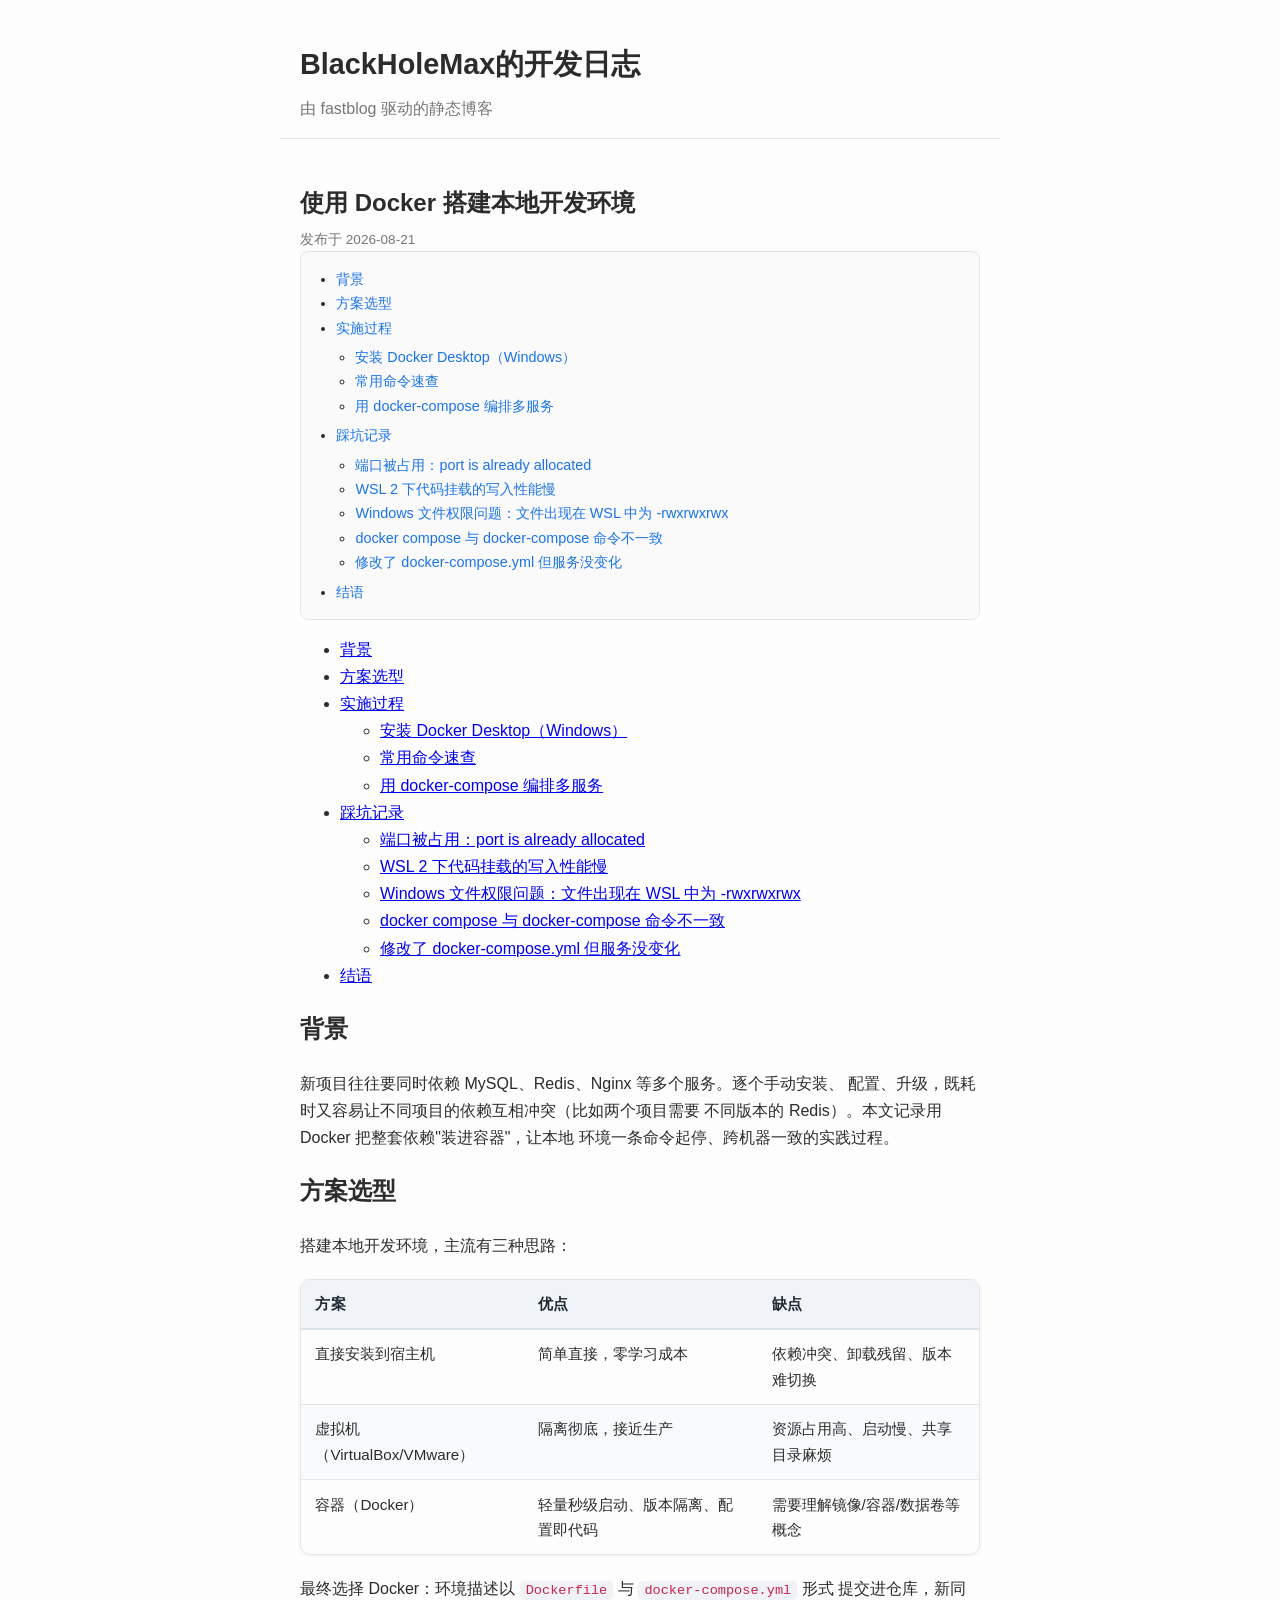
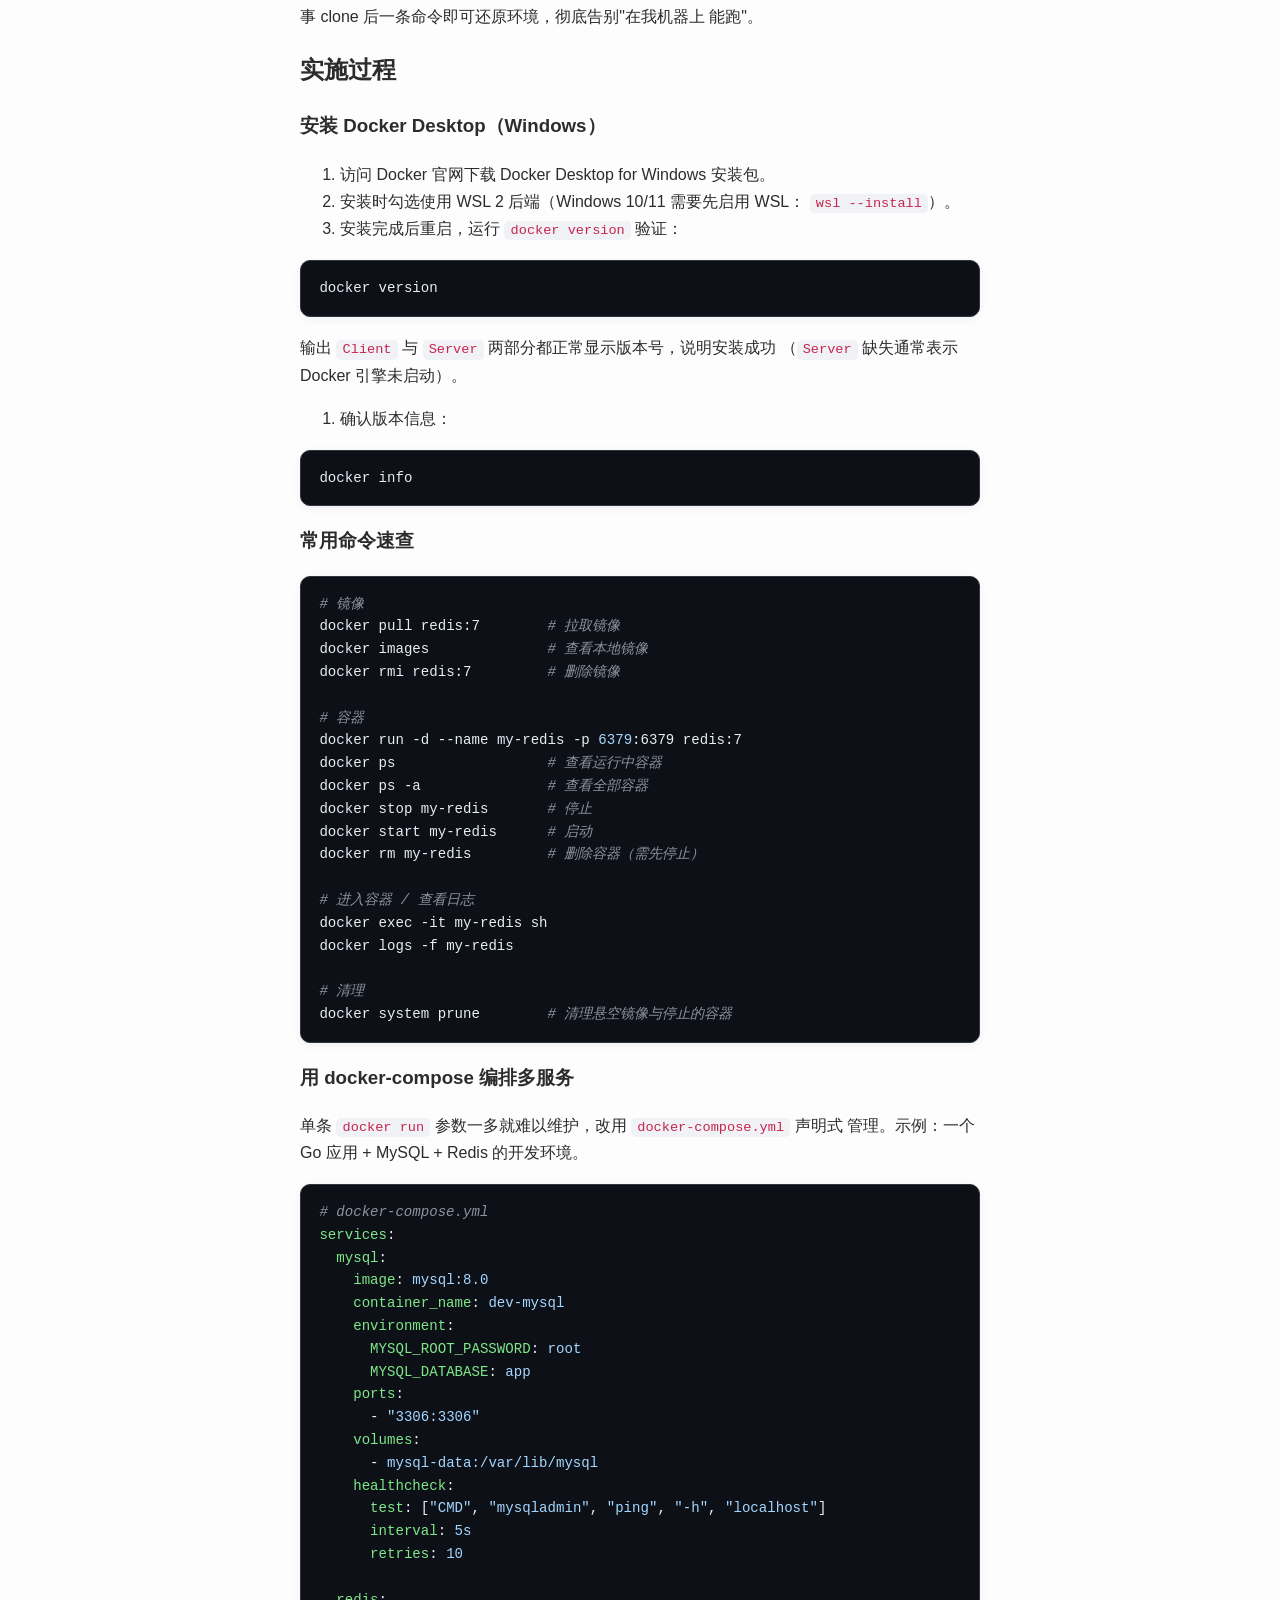
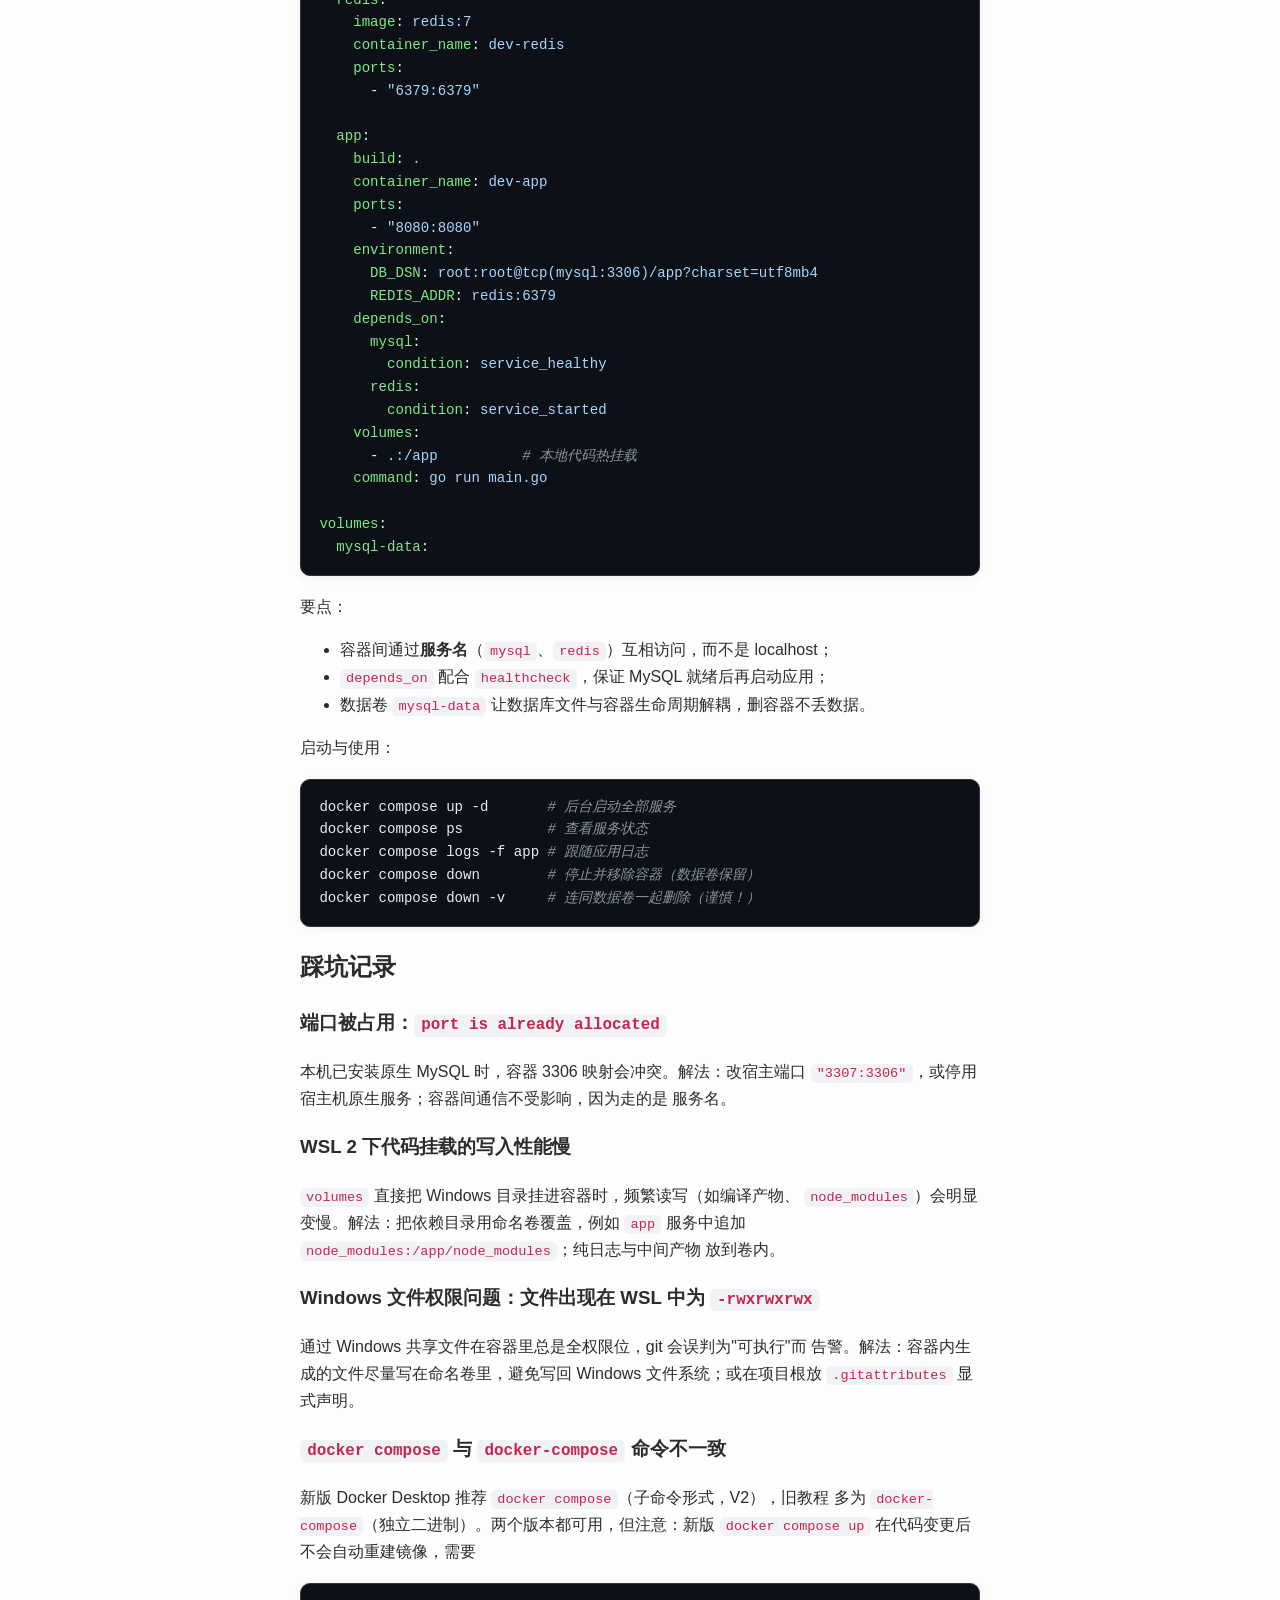
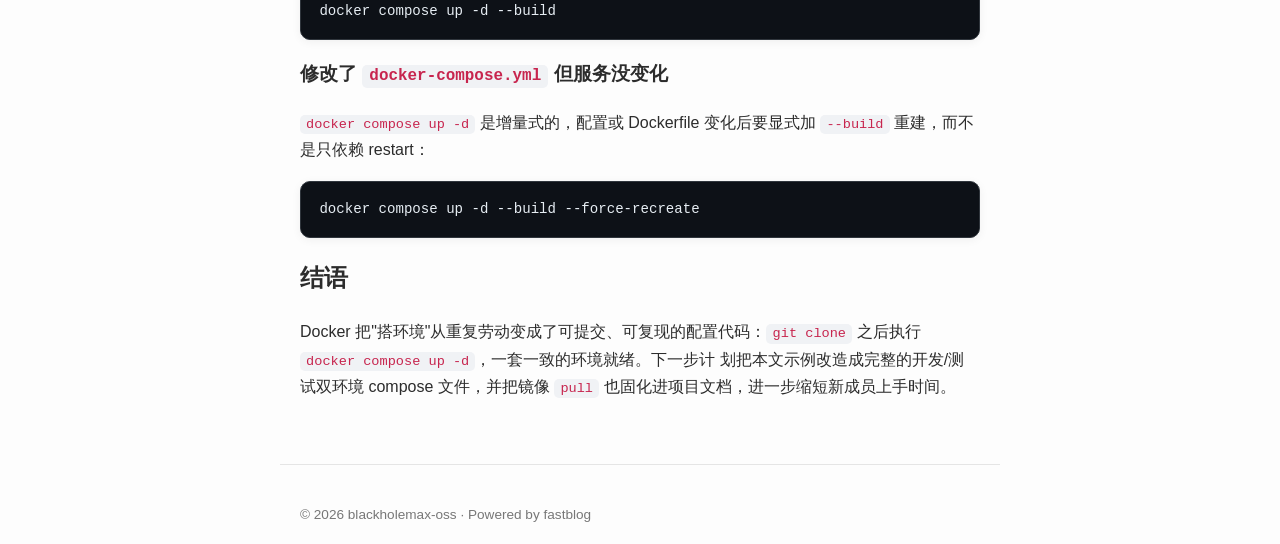
==== posts/docker-local-dev-env.html @ 93ed989b "docs: 新增文章：使用 Docker 搭建本地开发环境" ====
<!DOCTYPE html>
<html lang="zh-CN">
<head>
  <meta charset="utf-8">
  <meta name="viewport" content="width=device-width, initial-scale=1">
  <title>使用 Docker 搭建本地开发环境 - BlackHoleMax的开发日志</title>
  <meta name="description" content="由 fastblog 驱动的静态博客">
  <link rel="stylesheet" href="/static/css/style.css">
</head>
<body>
  <header class="site-header">
    <h1 class="site-title"><a href="/index.html">BlackHoleMax的开发日志</a></h1>
    <p class="site-description">由 fastblog 驱动的静态博客</p>
  </header>

  <main class="site-main">
    
<article class="post">
  <h1 class="post-title">使用 Docker 搭建本地开发环境</h1>
  <p class="post-meta">发布于 2026-08-21</p>
  
  <nav class="post-toc"><div class="toc">
<ul>
<li><a href="#_1">背景</a></li>
<li><a href="#_2">方案选型</a></li>
<li><a href="#_3">实施过程</a><ul>
<li><a href="#docker-desktopwindows">安装 Docker Desktop（Windows）</a></li>
<li><a href="#_4">常用命令速查</a></li>
<li><a href="#docker-compose">用 docker-compose 编排多服务</a></li>
</ul>
</li>
<li><a href="#_5">踩坑记录</a><ul>
<li><a href="#port-is-already-allocated">端口被占用：port is already allocated</a></li>
<li><a href="#wsl-2">WSL 2 下代码挂载的写入性能慢</a></li>
<li><a href="#windows-wsl-rwxrwxrwx">Windows 文件权限问题：文件出现在 WSL 中为 -rwxrwxrwx</a></li>
<li><a href="#docker-compose-docker-compose">docker compose 与 docker-compose 命令不一致</a></li>
<li><a href="#docker-composeyml">修改了 docker-compose.yml 但服务没变化</a></li>
</ul>
</li>
<li><a href="#_6">结语</a></li>
</ul>
</div>
</nav>
  
  <div class="post-content">
    <div class="toc">
<ul>
<li><a href="#_1">背景</a></li>
<li><a href="#_2">方案选型</a></li>
<li><a href="#_3">实施过程</a><ul>
<li><a href="#docker-desktopwindows">安装 Docker Desktop（Windows）</a></li>
<li><a href="#_4">常用命令速查</a></li>
<li><a href="#docker-compose">用 docker-compose 编排多服务</a></li>
</ul>
</li>
<li><a href="#_5">踩坑记录</a><ul>
<li><a href="#port-is-already-allocated">端口被占用：port is already allocated</a></li>
<li><a href="#wsl-2">WSL 2 下代码挂载的写入性能慢</a></li>
<li><a href="#windows-wsl-rwxrwxrwx">Windows 文件权限问题：文件出现在 WSL 中为 -rwxrwxrwx</a></li>
<li><a href="#docker-compose-docker-compose">docker compose 与 docker-compose 命令不一致</a></li>
<li><a href="#docker-composeyml">修改了 docker-compose.yml 但服务没变化</a></li>
</ul>
</li>
<li><a href="#_6">结语</a></li>
</ul>
</div>
<h2 id="_1">背景</h2>
<p>新项目往往要同时依赖 MySQL、Redis、Nginx 等多个服务。逐个手动安装、
配置、升级，既耗时又容易让不同项目的依赖互相冲突（比如两个项目需要
不同版本的 Redis）。本文记录用 Docker 把整套依赖"装进容器"，让本地
环境一条命令起停、跨机器一致的实践过程。</p>
<h2 id="_2">方案选型</h2>
<p>搭建本地开发环境，主流有三种思路：</p>
<table>
<thead>
<tr>
<th>方案</th>
<th>优点</th>
<th>缺点</th>
</tr>
</thead>
<tbody>
<tr>
<td>直接安装到宿主机</td>
<td>简单直接，零学习成本</td>
<td>依赖冲突、卸载残留、版本难切换</td>
</tr>
<tr>
<td>虚拟机（VirtualBox/VMware）</td>
<td>隔离彻底，接近生产</td>
<td>资源占用高、启动慢、共享目录麻烦</td>
</tr>
<tr>
<td>容器（Docker）</td>
<td>轻量秒级启动、版本隔离、配置即代码</td>
<td>需要理解镜像/容器/数据卷等概念</td>
</tr>
</tbody>
</table>
<p>最终选择 Docker：环境描述以 <code>Dockerfile</code> 与 <code>docker-compose.yml</code> 形式
提交进仓库，新同事 clone 后一条命令即可还原环境，彻底告别"在我机器上
能跑"。</p>
<h2 id="_3">实施过程</h2>
<h3 id="docker-desktopwindows">安装 Docker Desktop（Windows）</h3>
<ol>
<li>访问 Docker 官网下载 Docker Desktop for Windows 安装包。</li>
<li>安装时勾选使用 WSL 2 后端（Windows 10/11 需要先启用 WSL：
   <code>wsl --install</code>）。</li>
<li>安装完成后重启，运行 <code>docker version</code> 验证：</li>
</ol>
<div class="highlight"><pre><span></span><code><span class="n">docker</span> <span class="n">version</span>
</code></pre></div>

<p>输出 <code>Client</code> 与 <code>Server</code> 两部分都正常显示版本号，说明安装成功
（<code>Server</code> 缺失通常表示 Docker 引擎未启动）。</p>
<ol>
<li>确认版本信息：</li>
</ol>
<div class="highlight"><pre><span></span><code>docker<span class="w"> </span>info
</code></pre></div>

<h3 id="_4">常用命令速查</h3>
<div class="highlight"><pre><span></span><code><span class="c1"># 镜像</span>
docker<span class="w"> </span>pull<span class="w"> </span>redis:7<span class="w">        </span><span class="c1"># 拉取镜像</span>
docker<span class="w"> </span>images<span class="w">              </span><span class="c1"># 查看本地镜像</span>
docker<span class="w"> </span>rmi<span class="w"> </span>redis:7<span class="w">         </span><span class="c1"># 删除镜像</span>

<span class="c1"># 容器</span>
docker<span class="w"> </span>run<span class="w"> </span>-d<span class="w"> </span>--name<span class="w"> </span>my-redis<span class="w"> </span>-p<span class="w"> </span><span class="m">6379</span>:6379<span class="w"> </span>redis:7
docker<span class="w"> </span>ps<span class="w">                  </span><span class="c1"># 查看运行中容器</span>
docker<span class="w"> </span>ps<span class="w"> </span>-a<span class="w">               </span><span class="c1"># 查看全部容器</span>
docker<span class="w"> </span>stop<span class="w"> </span>my-redis<span class="w">       </span><span class="c1"># 停止</span>
docker<span class="w"> </span>start<span class="w"> </span>my-redis<span class="w">      </span><span class="c1"># 启动</span>
docker<span class="w"> </span>rm<span class="w"> </span>my-redis<span class="w">         </span><span class="c1"># 删除容器（需先停止）</span>

<span class="c1"># 进入容器 / 查看日志</span>
docker<span class="w"> </span><span class="nb">exec</span><span class="w"> </span>-it<span class="w"> </span>my-redis<span class="w"> </span>sh
docker<span class="w"> </span>logs<span class="w"> </span>-f<span class="w"> </span>my-redis

<span class="c1"># 清理</span>
docker<span class="w"> </span>system<span class="w"> </span>prune<span class="w">        </span><span class="c1"># 清理悬空镜像与停止的容器</span>
</code></pre></div>

<h3 id="docker-compose">用 docker-compose 编排多服务</h3>
<p>单条 <code>docker run</code> 参数一多就难以维护，改用 <code>docker-compose.yml</code> 声明式
管理。示例：一个 Go 应用 + MySQL + Redis 的开发环境。</p>
<div class="highlight"><pre><span></span><code><span class="c1"># docker-compose.yml</span>
<span class="nt">services</span><span class="p">:</span>
<span class="w">  </span><span class="nt">mysql</span><span class="p">:</span>
<span class="w">    </span><span class="nt">image</span><span class="p">:</span><span class="w"> </span><span class="l l-Scalar l-Scalar-Plain">mysql:8.0</span>
<span class="w">    </span><span class="nt">container_name</span><span class="p">:</span><span class="w"> </span><span class="l l-Scalar l-Scalar-Plain">dev-mysql</span>
<span class="w">    </span><span class="nt">environment</span><span class="p">:</span>
<span class="w">      </span><span class="nt">MYSQL_ROOT_PASSWORD</span><span class="p">:</span><span class="w"> </span><span class="l l-Scalar l-Scalar-Plain">root</span>
<span class="w">      </span><span class="nt">MYSQL_DATABASE</span><span class="p">:</span><span class="w"> </span><span class="l l-Scalar l-Scalar-Plain">app</span>
<span class="w">    </span><span class="nt">ports</span><span class="p">:</span>
<span class="w">      </span><span class="p p-Indicator">-</span><span class="w"> </span><span class="s">"3306:3306"</span>
<span class="w">    </span><span class="nt">volumes</span><span class="p">:</span>
<span class="w">      </span><span class="p p-Indicator">-</span><span class="w"> </span><span class="l l-Scalar l-Scalar-Plain">mysql-data:/var/lib/mysql</span>
<span class="w">    </span><span class="nt">healthcheck</span><span class="p">:</span>
<span class="w">      </span><span class="nt">test</span><span class="p">:</span><span class="w"> </span><span class="p p-Indicator">[</span><span class="s">"CMD"</span><span class="p p-Indicator">,</span><span class="w"> </span><span class="s">"mysqladmin"</span><span class="p p-Indicator">,</span><span class="w"> </span><span class="s">"ping"</span><span class="p p-Indicator">,</span><span class="w"> </span><span class="s">"-h"</span><span class="p p-Indicator">,</span><span class="w"> </span><span class="s">"localhost"</span><span class="p p-Indicator">]</span>
<span class="w">      </span><span class="nt">interval</span><span class="p">:</span><span class="w"> </span><span class="l l-Scalar l-Scalar-Plain">5s</span>
<span class="w">      </span><span class="nt">retries</span><span class="p">:</span><span class="w"> </span><span class="l l-Scalar l-Scalar-Plain">10</span>

<span class="w">  </span><span class="nt">redis</span><span class="p">:</span>
<span class="w">    </span><span class="nt">image</span><span class="p">:</span><span class="w"> </span><span class="l l-Scalar l-Scalar-Plain">redis:7</span>
<span class="w">    </span><span class="nt">container_name</span><span class="p">:</span><span class="w"> </span><span class="l l-Scalar l-Scalar-Plain">dev-redis</span>
<span class="w">    </span><span class="nt">ports</span><span class="p">:</span>
<span class="w">      </span><span class="p p-Indicator">-</span><span class="w"> </span><span class="s">"6379:6379"</span>

<span class="w">  </span><span class="nt">app</span><span class="p">:</span>
<span class="w">    </span><span class="nt">build</span><span class="p">:</span><span class="w"> </span><span class="l l-Scalar l-Scalar-Plain">.</span>
<span class="w">    </span><span class="nt">container_name</span><span class="p">:</span><span class="w"> </span><span class="l l-Scalar l-Scalar-Plain">dev-app</span>
<span class="w">    </span><span class="nt">ports</span><span class="p">:</span>
<span class="w">      </span><span class="p p-Indicator">-</span><span class="w"> </span><span class="s">"8080:8080"</span>
<span class="w">    </span><span class="nt">environment</span><span class="p">:</span>
<span class="w">      </span><span class="nt">DB_DSN</span><span class="p">:</span><span class="w"> </span><span class="l l-Scalar l-Scalar-Plain">root:root@tcp(mysql:3306)/app?charset=utf8mb4</span>
<span class="w">      </span><span class="nt">REDIS_ADDR</span><span class="p">:</span><span class="w"> </span><span class="l l-Scalar l-Scalar-Plain">redis:6379</span>
<span class="w">    </span><span class="nt">depends_on</span><span class="p">:</span>
<span class="w">      </span><span class="nt">mysql</span><span class="p">:</span>
<span class="w">        </span><span class="nt">condition</span><span class="p">:</span><span class="w"> </span><span class="l l-Scalar l-Scalar-Plain">service_healthy</span>
<span class="w">      </span><span class="nt">redis</span><span class="p">:</span>
<span class="w">        </span><span class="nt">condition</span><span class="p">:</span><span class="w"> </span><span class="l l-Scalar l-Scalar-Plain">service_started</span>
<span class="w">    </span><span class="nt">volumes</span><span class="p">:</span>
<span class="w">      </span><span class="p p-Indicator">-</span><span class="w"> </span><span class="l l-Scalar l-Scalar-Plain">.:/app</span><span class="w">          </span><span class="c1"># 本地代码热挂载</span>
<span class="w">    </span><span class="nt">command</span><span class="p">:</span><span class="w"> </span><span class="l l-Scalar l-Scalar-Plain">go run main.go</span>

<span class="nt">volumes</span><span class="p">:</span>
<span class="w">  </span><span class="nt">mysql-data</span><span class="p">:</span>
</code></pre></div>

<p>要点：</p>
<ul>
<li>容器间通过<strong>服务名</strong>（<code>mysql</code>、<code>redis</code>）互相访问，而不是 localhost；</li>
<li><code>depends_on</code> 配合 <code>healthcheck</code>，保证 MySQL 就绪后再启动应用；</li>
<li>数据卷 <code>mysql-data</code> 让数据库文件与容器生命周期解耦，删容器不丢数据。</li>
</ul>
<p>启动与使用：</p>
<div class="highlight"><pre><span></span><code>docker<span class="w"> </span>compose<span class="w"> </span>up<span class="w"> </span>-d<span class="w">       </span><span class="c1"># 后台启动全部服务</span>
docker<span class="w"> </span>compose<span class="w"> </span>ps<span class="w">          </span><span class="c1"># 查看服务状态</span>
docker<span class="w"> </span>compose<span class="w"> </span>logs<span class="w"> </span>-f<span class="w"> </span>app<span class="w"> </span><span class="c1"># 跟随应用日志</span>
docker<span class="w"> </span>compose<span class="w"> </span>down<span class="w">        </span><span class="c1"># 停止并移除容器（数据卷保留）</span>
docker<span class="w"> </span>compose<span class="w"> </span>down<span class="w"> </span>-v<span class="w">     </span><span class="c1"># 连同数据卷一起删除（谨慎！）</span>
</code></pre></div>

<h2 id="_5">踩坑记录</h2>
<h3 id="port-is-already-allocated">端口被占用：<code>port is already allocated</code></h3>
<p>本机已安装原生 MySQL 时，容器 3306 映射会冲突。解法：改宿主端口
<code>"3307:3306"</code>，或停用宿主机原生服务；容器间通信不受影响，因为走的是
服务名。</p>
<h3 id="wsl-2">WSL 2 下代码挂载的写入性能慢</h3>
<p><code>volumes</code> 直接把 Windows 目录挂进容器时，频繁读写（如编译产物、
<code>node_modules</code>）会明显变慢。解法：把依赖目录用命名卷覆盖，例如
<code>app</code> 服务中追加 <code>node_modules:/app/node_modules</code>；纯日志与中间产物
放到卷内。</p>
<h3 id="windows-wsl-rwxrwxrwx">Windows 文件权限问题：文件出现在 WSL 中为 <code>-rwxrwxrwx</code></h3>
<p>通过 Windows 共享文件在容器里总是全权限位，git 会误判为"可执行"而
告警。解法：容器内生成的文件尽量写在命名卷里，避免写回 Windows
文件系统；或在项目根放 <code>.gitattributes</code> 显式声明。</p>
<h3 id="docker-compose-docker-compose"><code>docker compose</code> 与 <code>docker-compose</code> 命令不一致</h3>
<p>新版 Docker Desktop 推荐 <code>docker compose</code>（子命令形式，V2），旧教程
多为 <code>docker-compose</code>（独立二进制）。两个版本都可用，但注意：新版
<code>docker compose up</code> 在代码变更后不会自动重建镜像，需要</p>
<div class="highlight"><pre><span></span><code>docker<span class="w"> </span>compose<span class="w"> </span>up<span class="w"> </span>-d<span class="w"> </span>--build
</code></pre></div>

<h3 id="docker-composeyml">修改了 <code>docker-compose.yml</code> 但服务没变化</h3>
<p><code>docker compose up -d</code> 是增量式的，配置或 Dockerfile 变化后要显式加
<code>--build</code> 重建，而不是只依赖 restart：</p>
<div class="highlight"><pre><span></span><code>docker<span class="w"> </span>compose<span class="w"> </span>up<span class="w"> </span>-d<span class="w"> </span>--build<span class="w"> </span>--force-recreate
</code></pre></div>

<h2 id="_6">结语</h2>
<p>Docker 把"搭环境"从重复劳动变成了可提交、可复现的配置代码：<code>git
clone</code> 之后执行 <code>docker compose up -d</code>，一套一致的环境就绪。下一步计
划把本文示例改造成完整的开发/测试双环境 compose 文件，并把镜像
<code>pull</code> 也固化进项目文档，进一步缩短新成员上手时间。</p>
  </div>
</article>

  </main>

  <footer class="site-footer">
    <p>&copy; 2026 blackholemax-oss · Powered by fastblog</p>
  </footer>
</body>
</html>
---- static/css/style.css ----
:root {
  --color-bg: #fdfdfd;
  --color-text: #2c2c2c;
  --color-muted: #777;
  --color-accent: #1a73e8;
  --color-border: #e5e5e5;
  --color-table-head: #f0f4f8;
  --color-table-stripe: #f8fafc;
  --color-table-hover: #eef3fb;
  --color-code-bg: #0d1117;
  --color-code-text: #e6edf3;
  --color-code-border: #30363d;
  --max-width: 720px;
}

* { box-sizing: border-box; }

body {
  margin: 0;
  font-family: -apple-system, "Segoe UI", "PingFang SC", "Microsoft YaHei", sans-serif;
  color: var(--color-text);
  background: var(--color-bg);
  line-height: 1.7;
}

.site-header, .site-main, .site-footer {
  max-width: var(--max-width);
  margin: 0 auto;
  padding: 0 1.25rem;
}

.site-header { padding-top: 2.5rem; padding-bottom: 1rem; border-bottom: 1px solid var(--color-border); }
.site-title { margin: 0; font-size: 1.8rem; }
.site-title a { color: var(--color-text); text-decoration: none; }
.site-description { margin: 0.35rem 0 0; color: var(--color-muted); }

.site-main { padding-top: 1.5rem; padding-bottom: 3rem; }

.post-item { padding: 1rem 0; border-bottom: 1px solid var(--color-border); }
.post-item-title { margin: 0 0 0.3rem; font-size: 1.25rem; }
.post-item-title a { color: var(--color-accent); text-decoration: none; }
.post-meta { margin: 0; font-size: 0.85rem; color: var(--color-muted); }
.tag {
  display: inline-block;
  margin-left: 0.35rem;
  padding: 0.05rem 0.5rem;
  border-radius: 999px;
  background: #eef3fb;
  color: var(--color-accent);
  font-size: 0.75rem;
}
.post-summary { margin: 0.4rem 0 0; color: var(--color-muted); }
.post-empty { color: var(--color-muted); }

.post-title { margin-bottom: 0.3rem; }
.post-content img { max-width: 100%; border-radius: 8px; }

/* ---------- 代码块与行内代码 ---------- */
.post-content code {
  font-family: "SFMono-Regular", Consolas, "Liberation Mono", monospace;
  font-size: 0.9em;
}
.post-content :not(pre) > code {
  padding: 0.15em 0.45em;
  border-radius: 5px;
  background: #f0f2f5;
  color: #c7254e;
  font-size: 0.85em;
}
.post-content pre {
  margin: 1.1rem 0;
  padding: 1rem 1.15rem;
  overflow-x: auto;
  border-radius: 10px;
  background: var(--color-code-bg);
  color: var(--color-code-text);
  border: 1px solid var(--color-code-border);
  box-shadow: 0 2px 10px rgba(0, 0, 0, 0.06);
  line-height: 1.6;
}
.post-content pre code {
  padding: 0;
  background: transparent;
  color: inherit;
  font-size: 0.88em;
}
.post-content .highlight {
  margin: 1.1rem 0;
  border-radius: 10px;
  background: var(--color-code-bg);
  border: 1px solid var(--color-code-border);
  box-shadow: 0 2px 10px rgba(0, 0, 0, 0.06);
}
.post-content .highlight pre {
  margin: 0;
  border: 0;
  border-radius: 10px;
  box-shadow: none;
}

/* ---------- 表格样式 ---------- */
.post-content table {
  width: 100%;
  margin: 1.25rem 0;
  border-collapse: separate;
  border-spacing: 0;
  border: 1px solid var(--color-border);
  border-radius: 10px;
  overflow: hidden;
  font-size: 0.95rem;
  box-shadow: 0 1px 4px rgba(0, 0, 0, 0.05);
}
.post-content th,
.post-content td {
  padding: 0.7rem 0.9rem;
  text-align: left;
  border-bottom: 1px solid var(--color-border);
  vertical-align: top;
}
.post-content thead th {
  background: var(--color-table-head);
  color: #1f2933;
  font-weight: 600;
  letter-spacing: 0.02em;
  border-bottom: 2px solid #d9e2ec;
}
.post-content tbody tr:nth-child(even) {
  background: var(--color-table-stripe);
}
.post-content tbody tr:hover {
  background: var(--color-table-hover);
  transition: background 0.15s ease;
}
.post-content tbody tr:last-child td {
  border-bottom: 0;
}

.post-toc {
  padding: 0.6rem 1rem;
  border: 1px solid var(--color-border);
  border-radius: 8px;
  background: #fafafa;
  font-size: 0.9rem;
}
.post-toc ul { margin: 0.3rem 0; padding-left: 1.2rem; }
.post-toc a { color: var(--color-accent); text-decoration: none; }

.site-footer {
  padding: 1.5rem 1.25rem;
  border-top: 1px solid var(--color-border);
  color: var(--color-muted);
  font-size: 0.85rem;
}

/* ---------- Pygments 语法高亮配色（github-dark） ---------- */
.post-content .highlight td.linenos .normal { color: #6e7681; background-color: #0d1117; padding-left: 5px; padding-right: 5px; }
.post-content .highlight span.linenos { color: #6e7681; background-color: #0d1117; padding-left: 5px; padding-right: 5px; }
.post-content .highlight td.linenos .special { color: #e6edf3; background-color: #6e7681; padding-left: 5px; padding-right: 5px; }
.post-content .highlight span.linenos.special { color: #e6edf3; background-color: #6e7681; padding-left: 5px; padding-right: 5px; }
.post-content .highlight .hll { background-color: #6e7681 }
.post-content .highlight .c { color: #8B949E; font-style: italic } /* Comment */
.post-content .highlight .err { color: #F85149 } /* Error */
.post-content .highlight .esc { color: #E6EDF3 } /* Escape */
.post-content .highlight .g { color: #E6EDF3 } /* Generic */
.post-content .highlight .k { color: #FF7B72 } /* Keyword */
.post-content .highlight .l { color: #A5D6FF } /* Literal */
.post-content .highlight .n { color: #E6EDF3 } /* Name */
.post-content .highlight .o { color: #FF7B72; font-weight: bold } /* Operator */
.post-content .highlight .x { color: #E6EDF3 } /* Other */
.post-content .highlight .p { color: #E6EDF3 } /* Punctuation */
.post-content .highlight .ch { color: #8B949E; font-style: italic } /* Comment.Hashbang */
.post-content .highlight .cm { color: #8B949E; font-style: italic } /* Comment.Multiline */
.post-content .highlight .cp { color: #8B949E; font-weight: bold; font-style: italic } /* Comment.Preproc */
.post-content .highlight .cpf { color: #8B949E; font-style: italic } /* Comment.PreprocFile */
.post-content .highlight .c1 { color: #8B949E; font-style: italic } /* Comment.Single */
.post-content .highlight .cs { color: #8B949E; font-weight: bold; font-style: italic } /* Comment.Special */
.post-content .highlight .gd { color: #FFA198; background-color: #490202 } /* Generic.Deleted */
.post-content .highlight .ge { color: #E6EDF3; font-style: italic } /* Generic.Emph */
.post-content .highlight .ges { color: #E6EDF3; font-weight: bold; font-style: italic } /* Generic.EmphStrong */
.post-content .highlight .gr { color: #FFA198 } /* Generic.Error */
.post-content .highlight .gh { color: #79C0FF; font-weight: bold } /* Generic.Heading */
.post-content .highlight .gi { color: #56D364; background-color: #0F5323 } /* Generic.Inserted */
.post-content .highlight .go { color: #8B949E } /* Generic.Output */
.post-content .highlight .gp { color: #8B949E } /* Generic.Prompt */
.post-content .highlight .gs { color: #E6EDF3; font-weight: bold } /* Generic.Strong */
.post-content .highlight .gu { color: #79C0FF } /* Generic.Subheading */
.post-content .highlight .gt { color: #FF7B72 } /* Generic.Traceback */
.post-content .highlight .g-Underline { color: #E6EDF3; text-decoration: underline } /* Generic.Underline */
.post-content .highlight .kc { color: #79C0FF } /* Keyword.Constant */
.post-content .highlight .kd { color: #FF7B72 } /* Keyword.Declaration */
.post-content .highlight .kn { color: #FF7B72 } /* Keyword.Namespace */
.post-content .highlight .kp { color: #79C0FF } /* Keyword.Pseudo */
.post-content .highlight .kr { color: #FF7B72 } /* Keyword.Reserved */
.post-content .highlight .kt { color: #FF7B72 } /* Keyword.Type */
.post-content .highlight .ld { color: #79C0FF } /* Literal.Date */
.post-content .highlight .m { color: #A5D6FF } /* Literal.Number */
.post-content .highlight .s { color: #A5D6FF } /* Literal.String */
.post-content .highlight .na { color: #E6EDF3 } /* Name.Attribute */
.post-content .highlight .nb { color: #E6EDF3 } /* Name.Builtin */
.post-content .highlight .nc { color: #F0883E; font-weight: bold } /* Name.Class */
.post-content .highlight .no { color: #79C0FF; font-weight: bold } /* Name.Constant */
.post-content .highlight .nd { color: #D2A8FF; font-weight: bold } /* Name.Decorator */
.post-content .highlight .ni { color: #FFA657 } /* Name.Entity */
.post-content .highlight .ne { color: #F0883E; font-weight: bold } /* Name.Exception */
.post-content .highlight .nf { color: #D2A8FF; font-weight: bold } /* Name.Function */
.post-content .highlight .nl { color: #79C0FF; font-weight: bold } /* Name.Label */
.post-content .highlight .nn { color: #FF7B72 } /* Name.Namespace */
.post-content .highlight .nx { color: #E6EDF3 } /* Name.Other */
.post-content .highlight .py { color: #79C0FF } /* Name.Property */
.post-content .highlight .nt { color: #7EE787 } /* Name.Tag */
.post-content .highlight .nv { color: #79C0FF } /* Name.Variable */
.post-content .highlight .ow { color: #FF7B72; font-weight: bold } /* Operator.Word */
.post-content .highlight .pm { color: #E6EDF3 } /* Punctuation.Marker */
.post-content .highlight .w { color: #6E7681 } /* Text.Whitespace */
.post-content .highlight .mb { color: #A5D6FF } /* Literal.Number.Bin */
.post-content .highlight .mf { color: #A5D6FF } /* Literal.Number.Float */
.post-content .highlight .mh { color: #A5D6FF } /* Literal.Number.Hex */
.post-content .highlight .mi { color: #A5D6FF } /* Literal.Number.Integer */
.post-content .highlight .mo { color: #A5D6FF } /* Literal.Number.Oct */
.post-content .highlight .sa { color: #79C0FF } /* Literal.String.Affix */
.post-content .highlight .sb { color: #A5D6FF } /* Literal.String.Backtick */
.post-content .highlight .sc { color: #A5D6FF } /* Literal.String.Char */
.post-content .highlight .dl { color: #79C0FF } /* Literal.String.Delimiter */
.post-content .highlight .sd { color: #A5D6FF } /* Literal.String.Doc */
.post-content .highlight .s2 { color: #A5D6FF } /* Literal.String.Double */
.post-content .highlight .se { color: #79C0FF } /* Literal.String.Escape */
.post-content .highlight .sh { color: #79C0FF } /* Literal.String.Heredoc */
.post-content .highlight .si { color: #A5D6FF } /* Literal.String.Interpol */
.post-content .highlight .sx { color: #A5D6FF } /* Literal.String.Other */
.post-content .highlight .sr { color: #79C0FF } /* Literal.String.Regex */
.post-content .highlight .s1 { color: #A5D6FF } /* Literal.String.Single */
.post-content .highlight .ss { color: #A5D6FF } /* Literal.String.Symbol */
.post-content .highlight .bp { color: #E6EDF3 } /* Name.Builtin.Pseudo */
.post-content .highlight .fm { color: #D2A8FF; font-weight: bold } /* Name.Function.Magic */
.post-content .highlight .vc { color: #79C0FF } /* Name.Variable.Class */
.post-content .highlight .vg { color: #79C0FF } /* Name.Variable.Global */
.post-content .highlight .vi { color: #79C0FF } /* Name.Variable.Instance */
.post-content .highlight .vm { color: #79C0FF } /* Name.Variable.Magic */
.post-content .highlight .il { color: #A5D6FF } /* Literal.Number.Integer.Long */
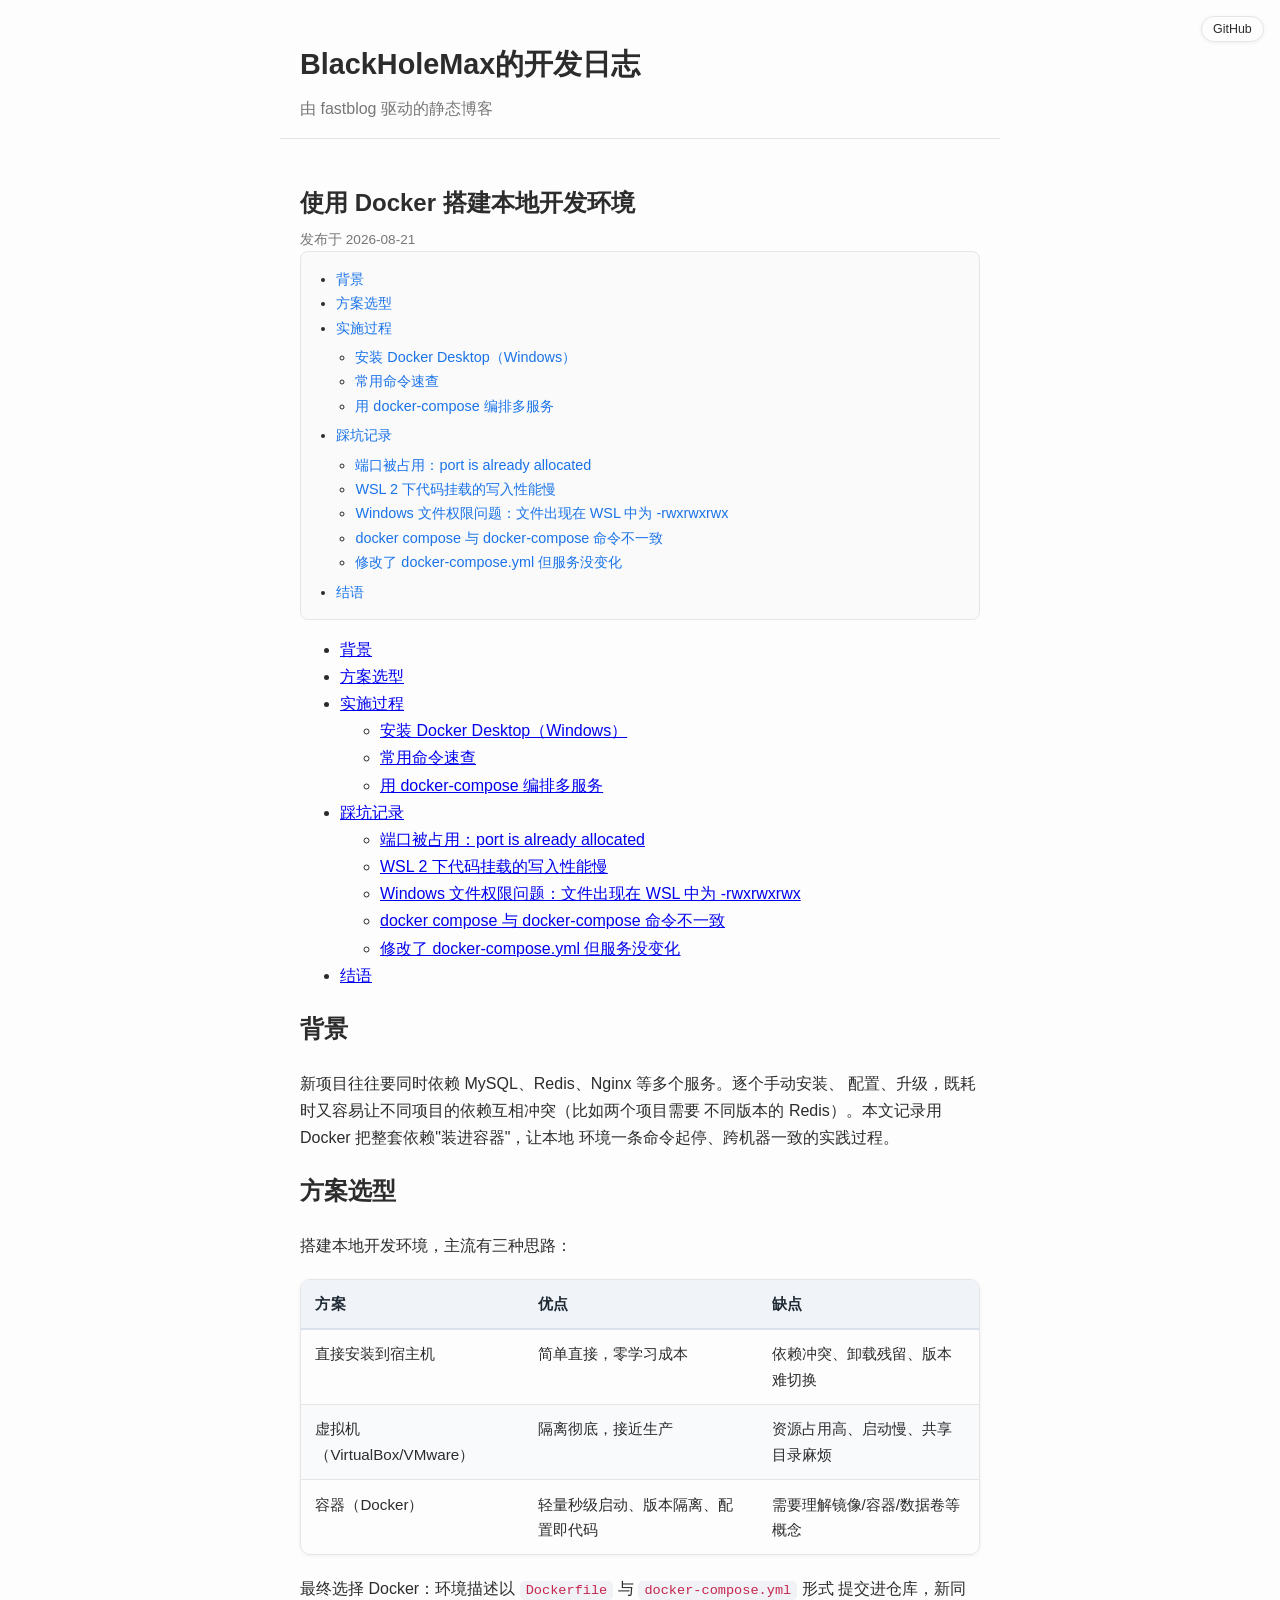
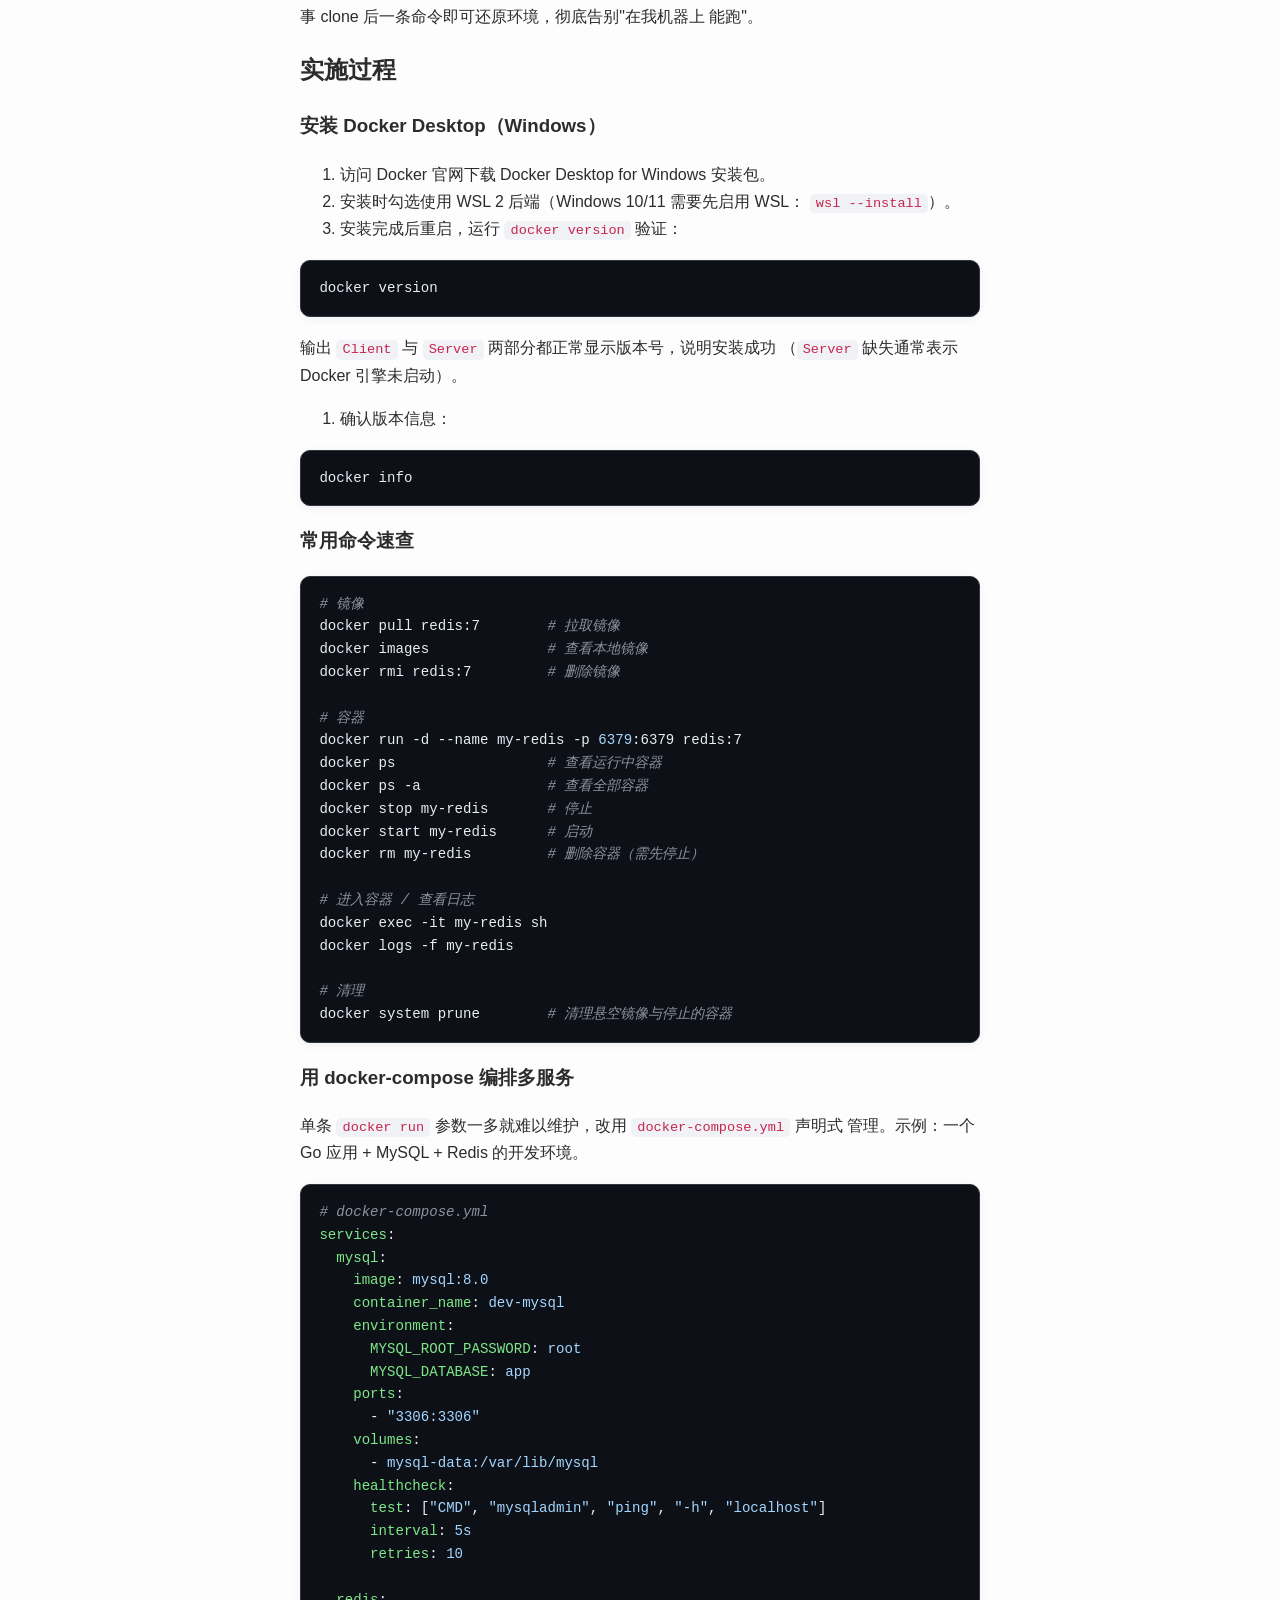
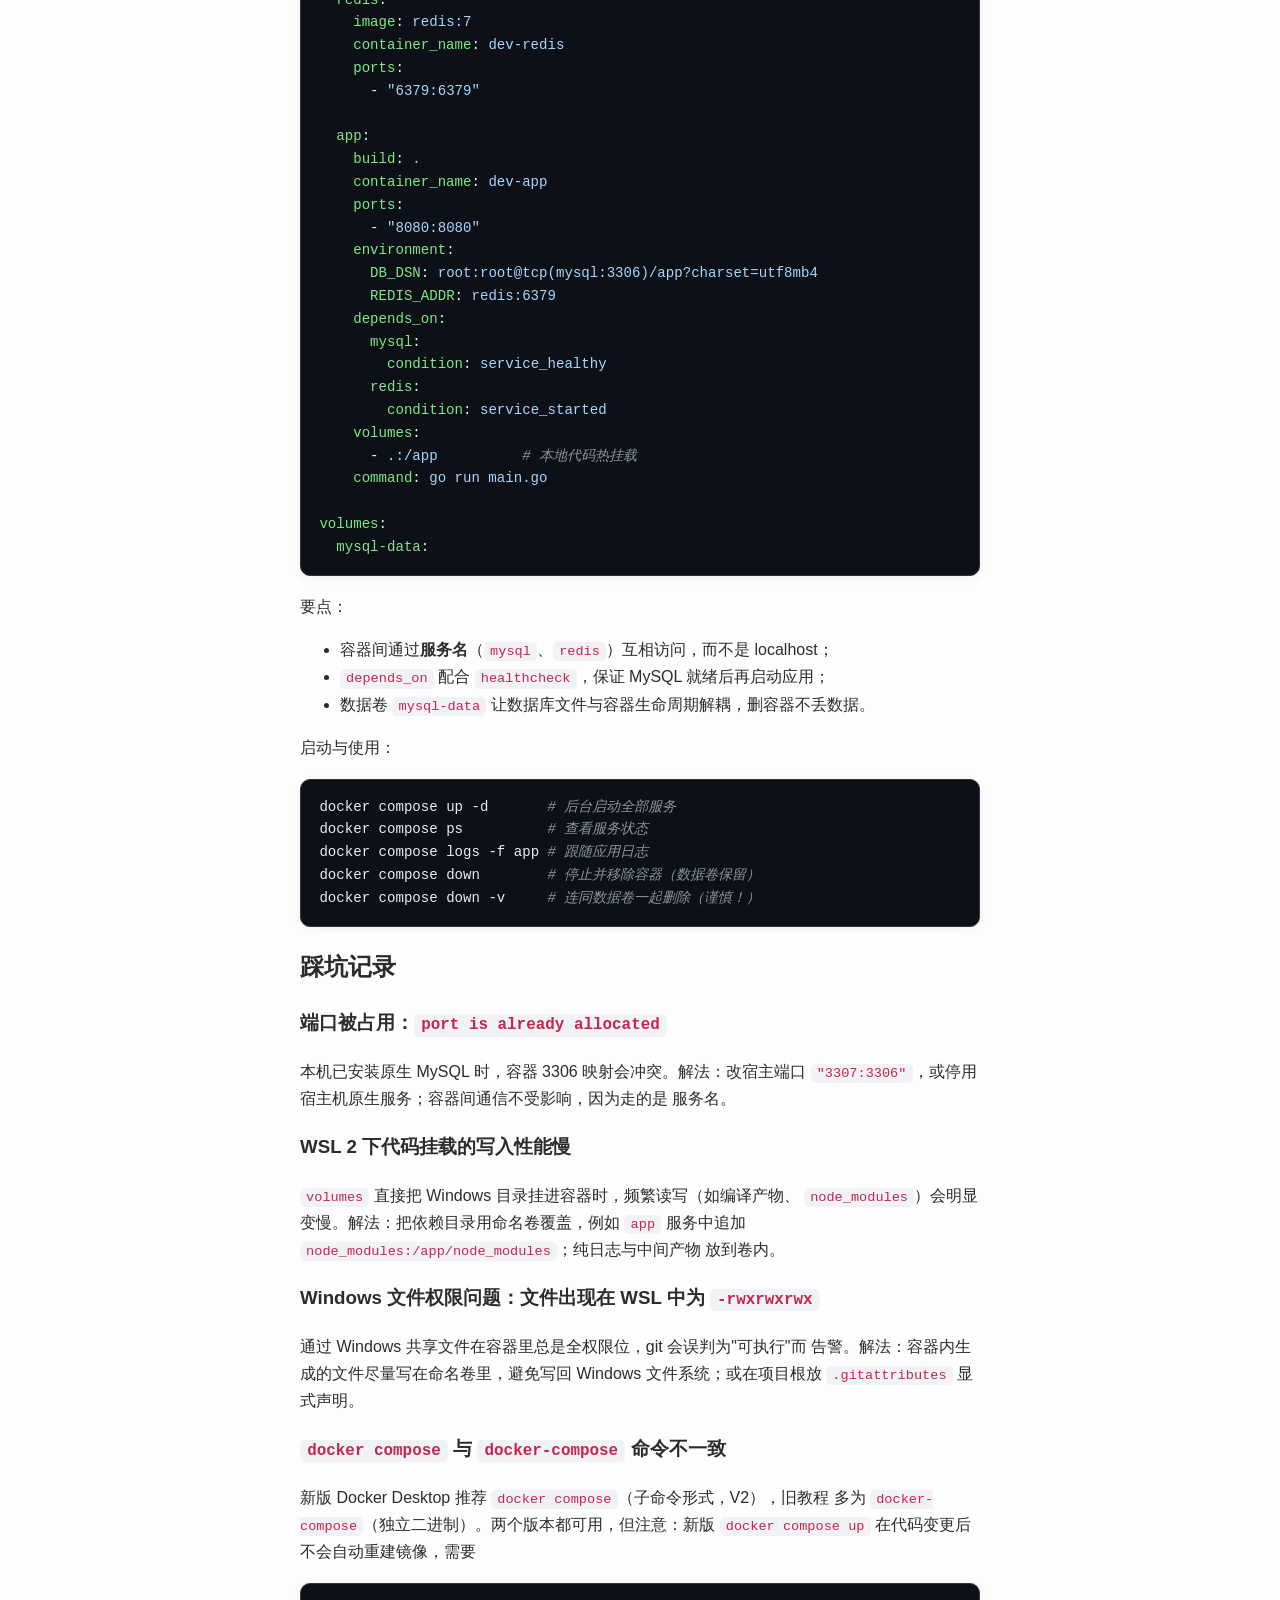
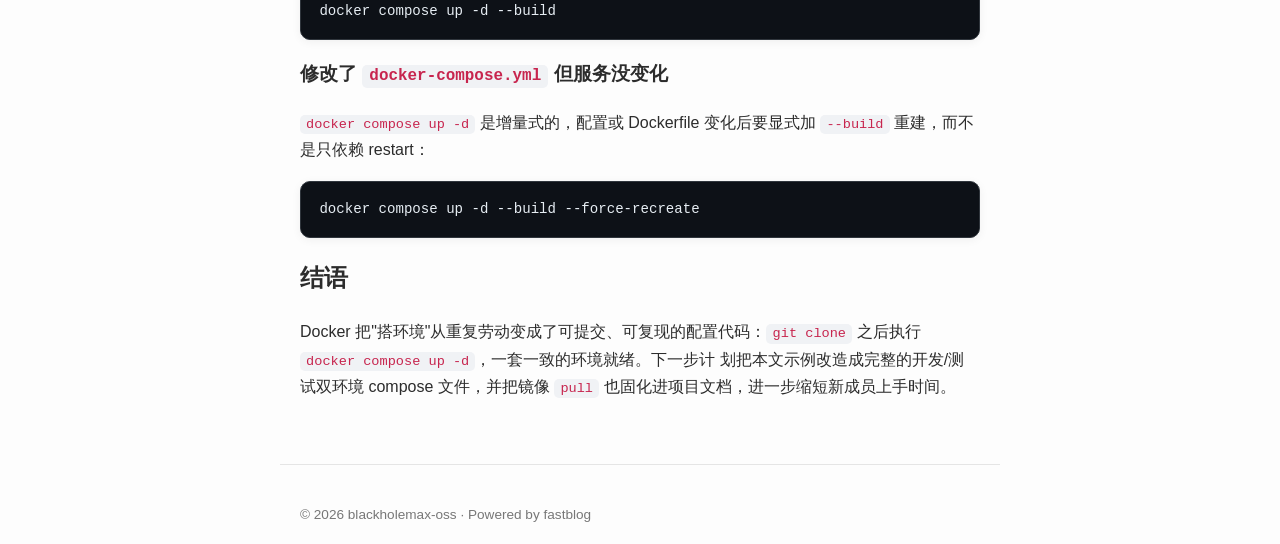
==== commit afc9423d: "fastblog build 2026-10-02 14:47:51" ====
--- a/posts/docker-local-dev-env.html
+++ b/posts/docker-local-dev-env.html
@@ -8,6 +8,13 @@
   <link rel="stylesheet" href="/static/css/style.css">
 </head>
 <body>
+  
+<nav class="social-links social-links--top-right" aria-label="社交账号">
+  <a class="social-link social-link--github" href="https://github.com/blackholemax-oss" target="_blank" rel="noopener noreferrer" aria-label="GitHub">
+    <span class="social-link-text">GitHub</span>
+  </a>
+</nav>
+
   <header class="site-header">
     <h1 class="site-title"><a href="/index.html">BlackHoleMax的开发日志</a></h1>
     <p class="site-description">由 fastblog 驱动的静态博客</p>
@@ -240,6 +247,7 @@
   </main>
 
   <footer class="site-footer">
+    
     <p>&copy; 2026 blackholemax-oss · Powered by fastblog</p>
   </footer>
 </body>
--- a/static/css/style.css
+++ b/static/css/style.css
@@ -150,6 +150,138 @@
   border-top: 1px solid var(--color-border);
   color: var(--color-muted);
   font-size: 0.85rem;
+}
+
+/* ---------- 社交账号标签与二维码 ---------- */
+.social-links {
+  display: flex;
+  flex-wrap: wrap;
+  gap: 0.5rem;
+}
+
+/* 网页四角：固定悬浮 */
+.social-links--top-left,
+.social-links--top-right,
+.social-links--bottom-left,
+.social-links--bottom-right {
+  position: fixed;
+  z-index: 60;
+  flex-direction: column;
+  gap: 0.4rem;
+}
+.social-links--top-left { top: 1rem; left: 1rem; }
+.social-links--top-right { top: 1rem; right: 1rem; }
+.social-links--bottom-left { bottom: 1rem; left: 1rem; }
+.social-links--bottom-right { bottom: 1rem; right: 1rem; }
+
+/* 网页下方：页脚内联，居中 */
+.social-links--bottom {
+  justify-content: center;
+  margin-bottom: 0.8rem;
+}
+
+.social-link {
+  position: relative;
+  display: inline-flex;
+  align-items: center;
+  justify-content: center;
+  padding: 0.35rem 0.7rem;
+  border: 1px solid var(--color-border);
+  border-radius: 999px;
+  background: var(--color-bg);
+  color: var(--color-text);
+  font-size: 0.78rem;
+  line-height: 1;
+  text-decoration: none;
+  cursor: pointer;
+  box-shadow: 0 1px 4px rgba(0, 0, 0, 0.06);
+  transition: color 0.15s ease, background 0.15s ease, border-color 0.15s ease,
+    transform 0.15s ease;
+}
+.social-link:hover,
+.social-link:focus-visible {
+  transform: translateY(-1px);
+}
+.social-link--github:hover,
+.social-link--github:focus-visible { color: #fff; background: #24292f; border-color: #24292f; }
+.social-link--gitee:hover,
+.social-link--gitee:focus-visible { color: #fff; background: #c71d23; border-color: #c71d23; }
+.social-link--email:hover,
+.social-link--email:focus-visible { color: #fff; background: #1a73e8; border-color: #1a73e8; }
+.social-link--wechat:hover,
+.social-link--wechat:focus-visible { color: #fff; background: #07c160; border-color: #07c160; }
+.social-link--qq:hover,
+.social-link--qq:focus-visible { color: #fff; background: #12b7f5; border-color: #12b7f5; }
+.social-link-text { white-space: nowrap; }
+
+/* 二维码浮层：默认在标签下方居中展开 */
+.social-qr {
+  position: absolute;
+  top: calc(100% + 0.5rem);
+  left: 50%;
+  width: 132px;
+  height: 132px;
+  padding: 6px;
+  border: 1px solid var(--color-border);
+  border-radius: 10px;
+  background: #fff;
+  box-shadow: 0 8px 24px rgba(0, 0, 0, 0.16);
+  opacity: 0;
+  visibility: hidden;
+  transform: translate(-50%, -4px);
+  transition: opacity 0.15s ease, transform 0.15s ease, visibility 0.15s;
+  pointer-events: none;
+}
+.social-link--qr:hover .social-qr,
+.social-link--qr:focus .social-qr,
+.social-link--qr:focus-within .social-qr {
+  opacity: 1;
+  visibility: visible;
+  transform: translate(-50%, 0);
+}
+
+/* 右侧悬浮：二维码向左展开，避免溢出屏幕 */
+.social-links--top-right .social-qr,
+.social-links--bottom-right .social-qr {
+  left: auto;
+  right: 0;
+  transform: translateY(-4px);
+}
+.social-links--top-right .social-link--qr:hover .social-qr,
+.social-links--top-right .social-link--qr:focus .social-qr,
+.social-links--bottom-right .social-link--qr:hover .social-qr,
+.social-links--bottom-right .social-link--qr:focus .social-qr {
+  transform: translateY(0);
+}
+
+/* 底部悬浮与页脚内联：二维码向上展开 */
+.social-links--bottom-left .social-qr,
+.social-links--bottom-right .social-qr,
+.social-links--bottom .social-qr {
+  top: auto;
+  bottom: calc(100% + 0.5rem);
+}
+.social-links--bottom .social-qr {
+  transform: translate(-50%, 4px);
+}
+.social-links--bottom .social-link--qr:hover .social-qr,
+.social-links--bottom .social-link--qr:focus .social-qr {
+  transform: translate(-50%, 0);
+}
+
+/* 窄屏：顶部悬浮标签移至底部，避免遮挡站点头部 */
+@media (max-width: 720px) {
+  .social-links--top-left,
+  .social-links--top-right {
+    top: auto;
+    bottom: 1rem;
+  }
+  .social-links--top-left .social-qr,
+  .social-links--top-right .social-qr {
+    top: auto;
+    bottom: calc(100% + 0.5rem);
+  }
+  .social-qr { width: 116px; height: 116px; }
 }
 
 /* ---------- Pygments 语法高亮配色（github-dark） ---------- */
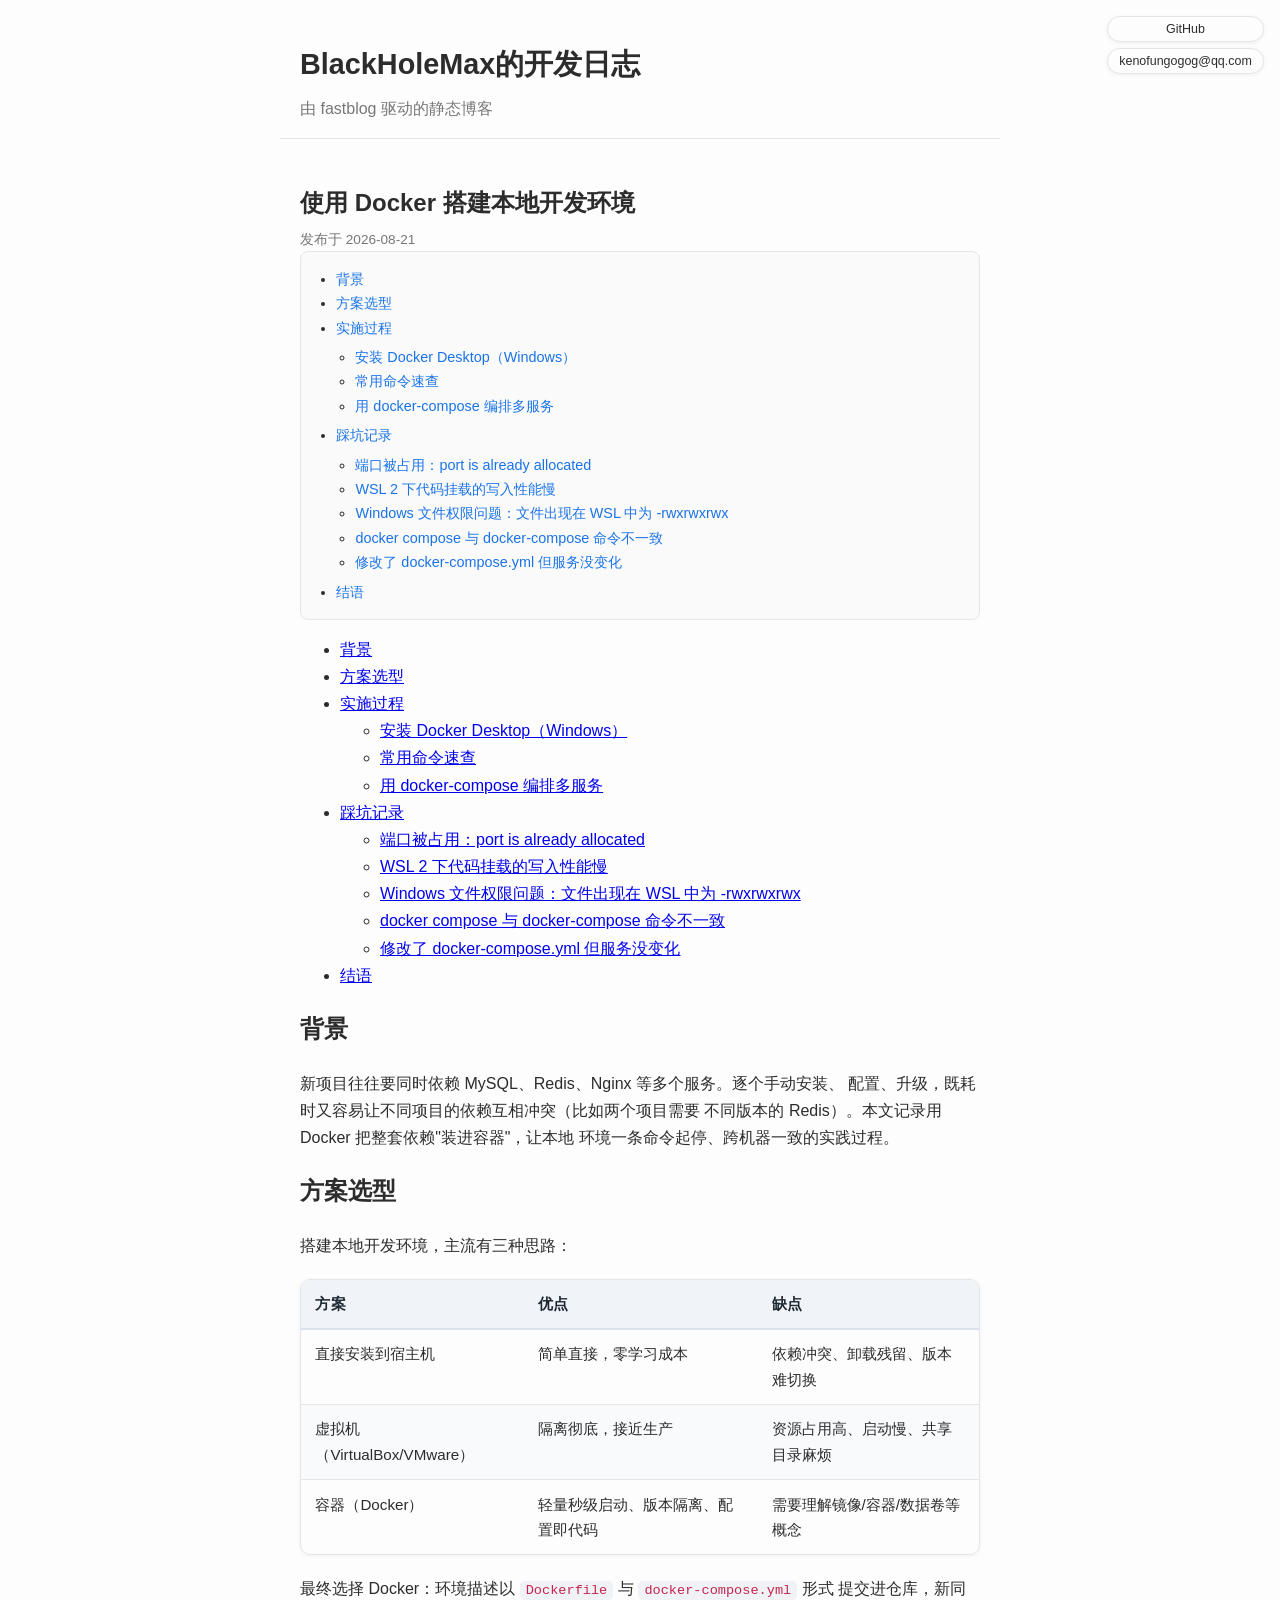
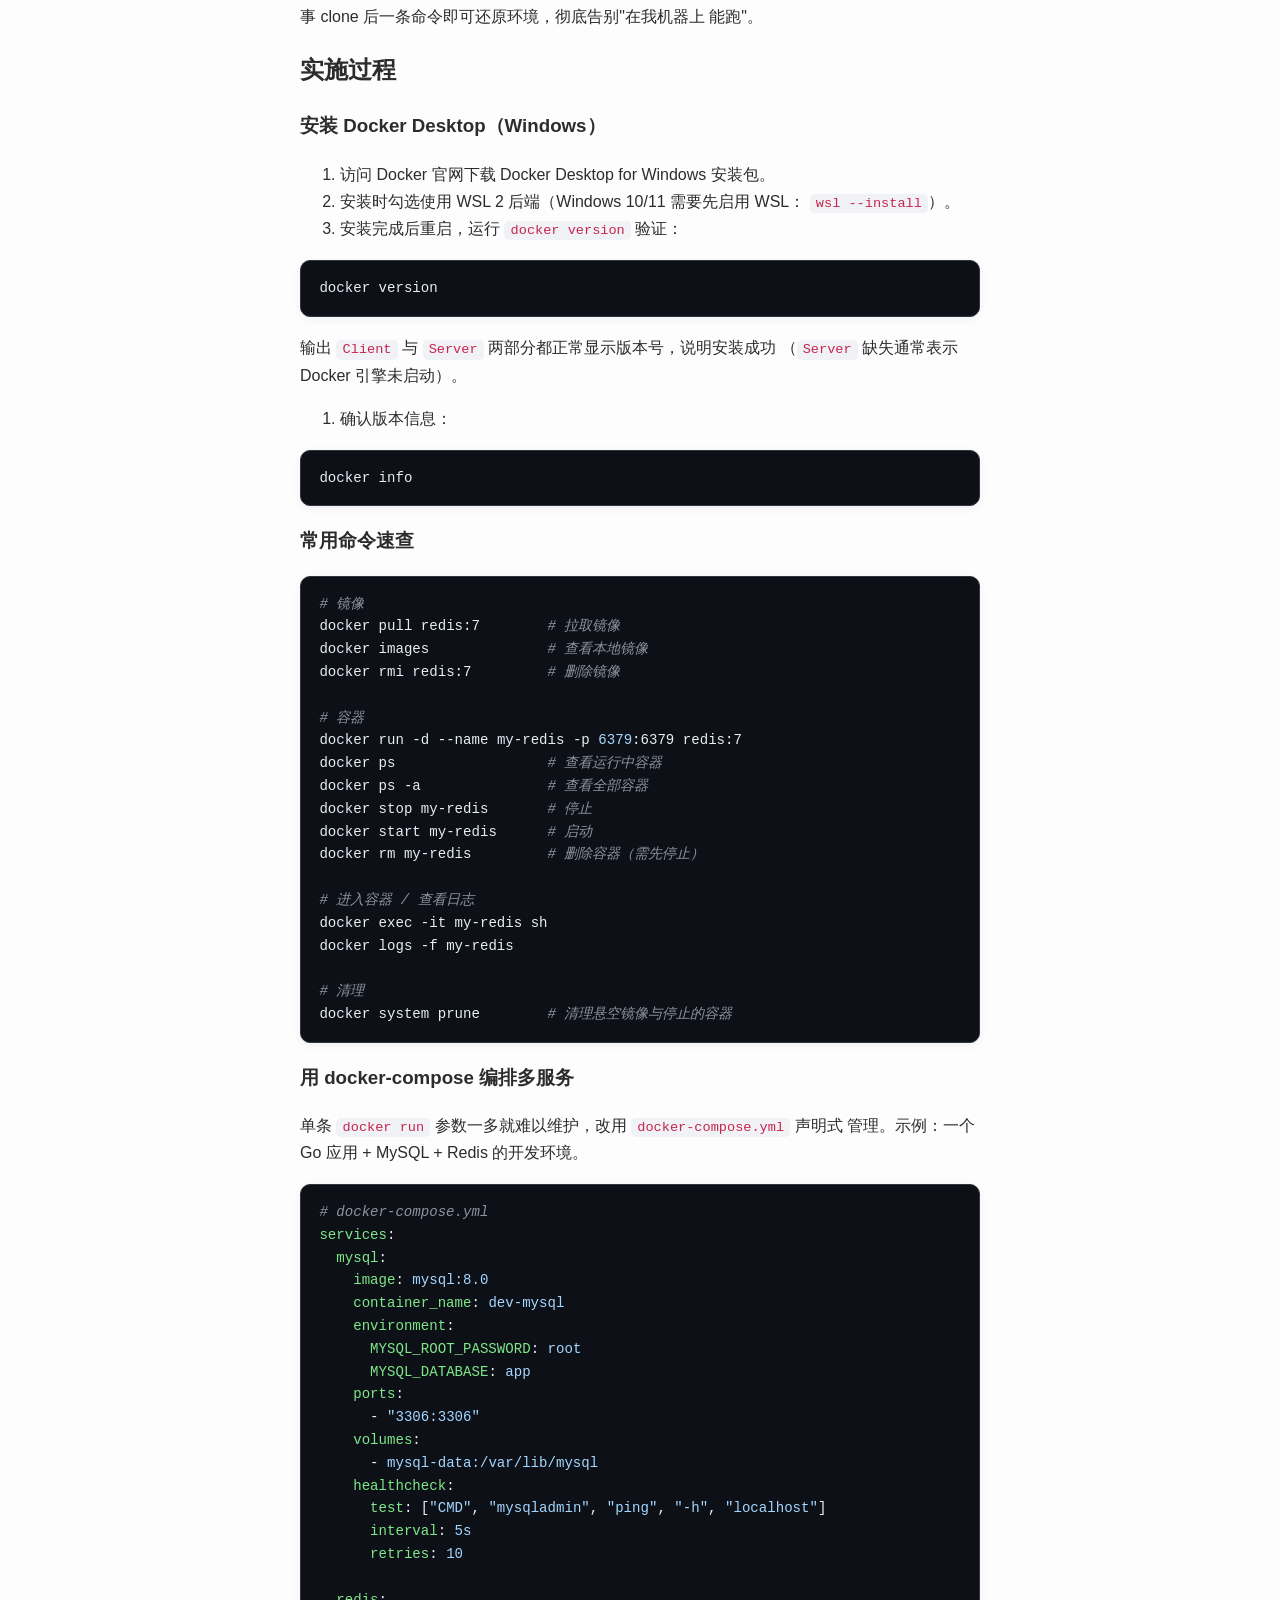
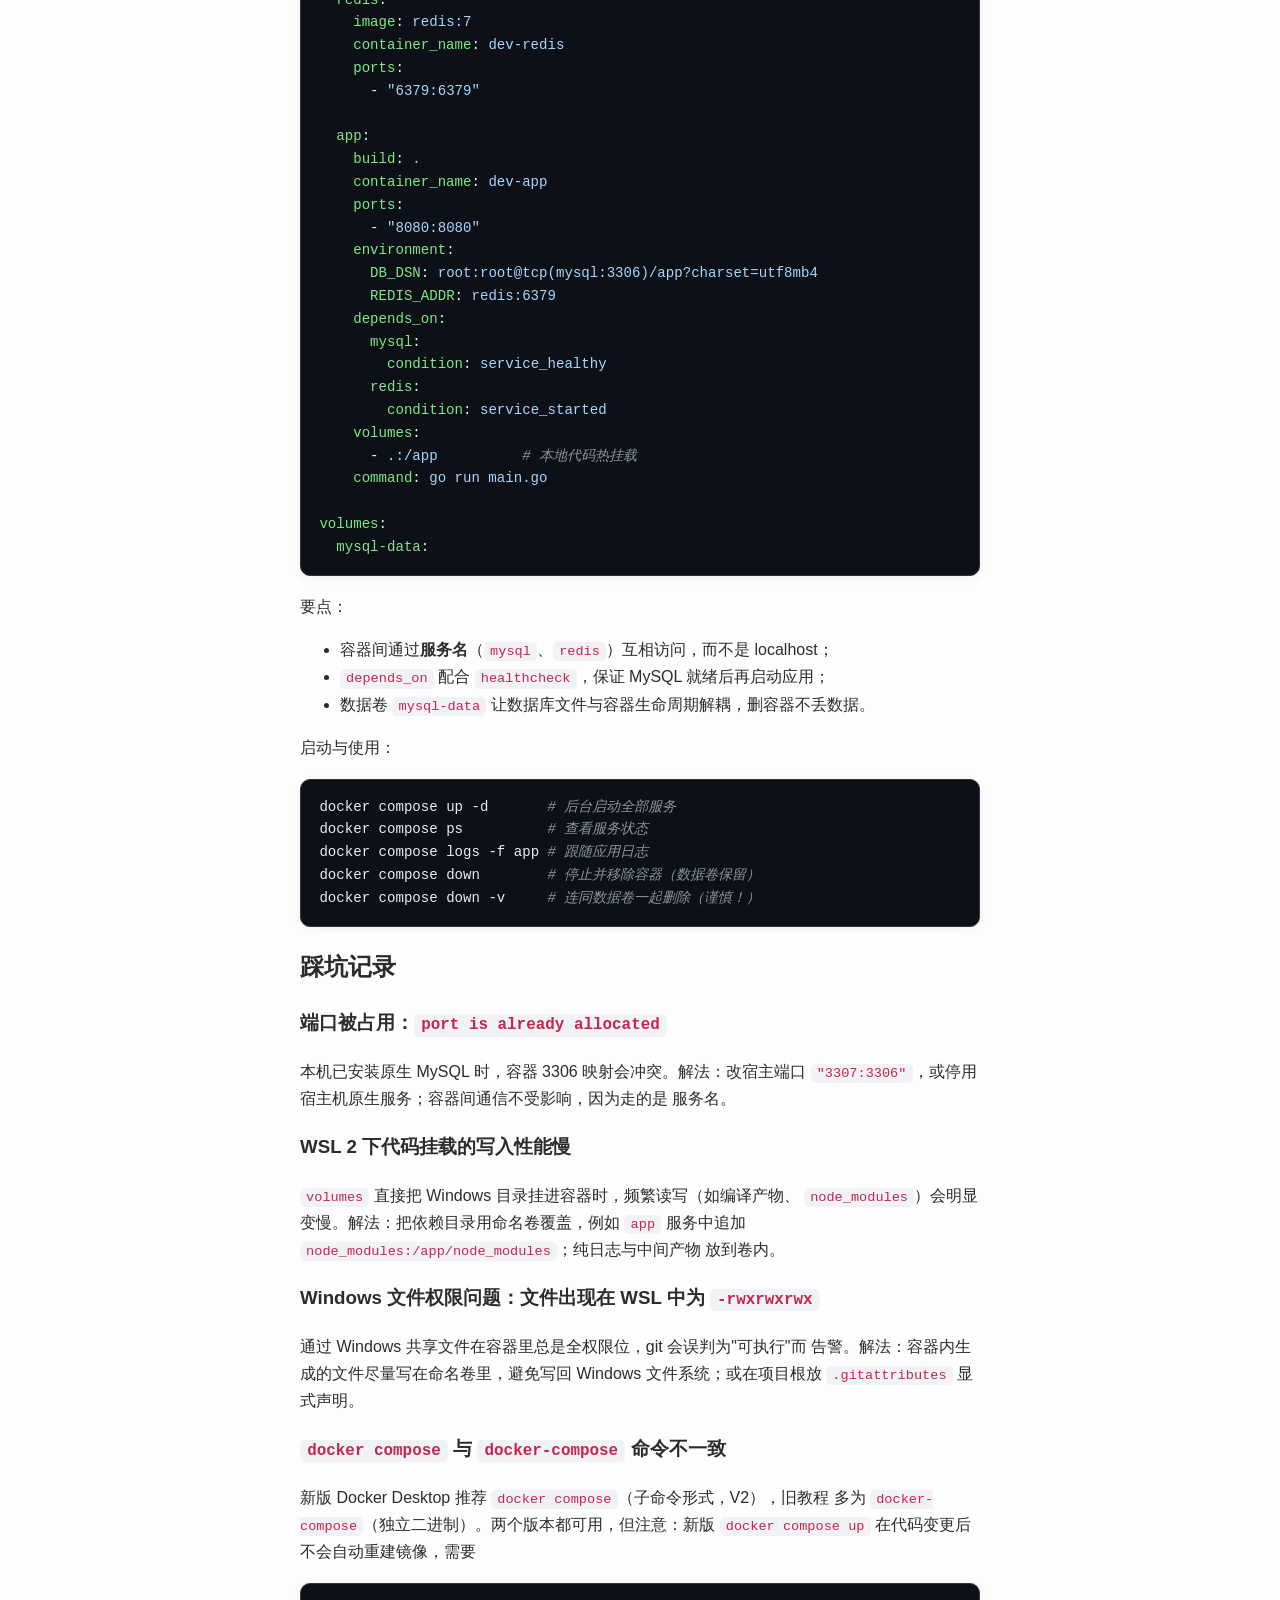
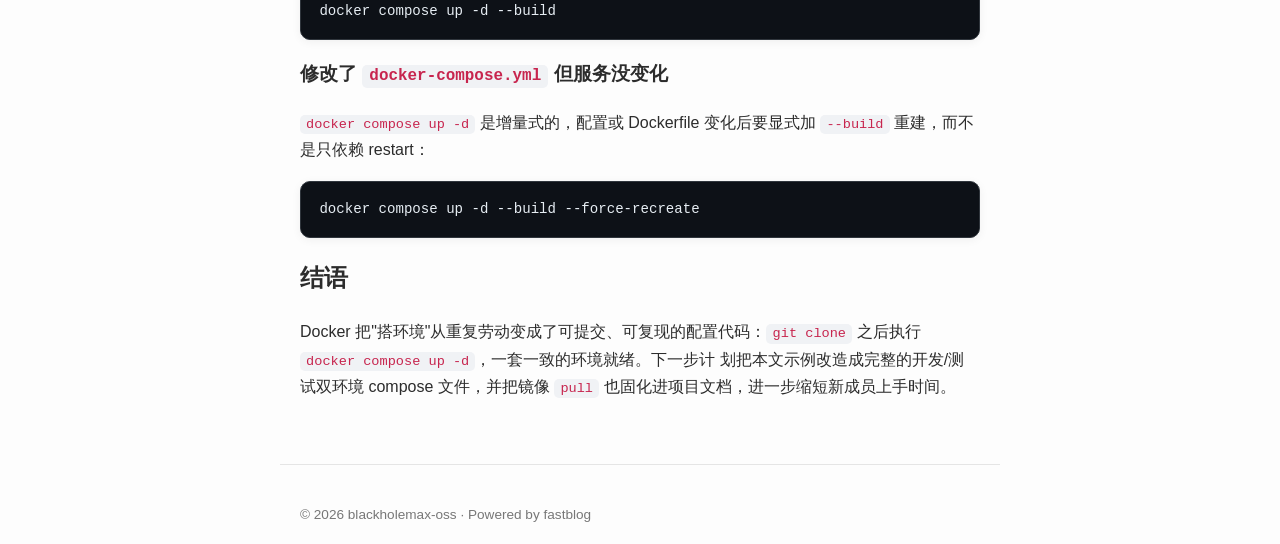
==== commit 14878973: "fastblog build 2026-10-02 14:52:13" ====
--- a/posts/docker-local-dev-env.html
+++ b/posts/docker-local-dev-env.html
@@ -12,6 +12,9 @@
 <nav class="social-links social-links--top-right" aria-label="社交账号">
   <a class="social-link social-link--github" href="https://github.com/blackholemax-oss" target="_blank" rel="noopener noreferrer" aria-label="GitHub">
     <span class="social-link-text">GitHub</span>
+  </a>
+  <a class="social-link social-link--email" href="mailto:kenofungogog@qq.com" target="_blank" rel="noopener noreferrer" aria-label="kenofungogog@qq.com">
+    <span class="social-link-text">kenofungogog@qq.com</span>
   </a>
 </nav>
 
